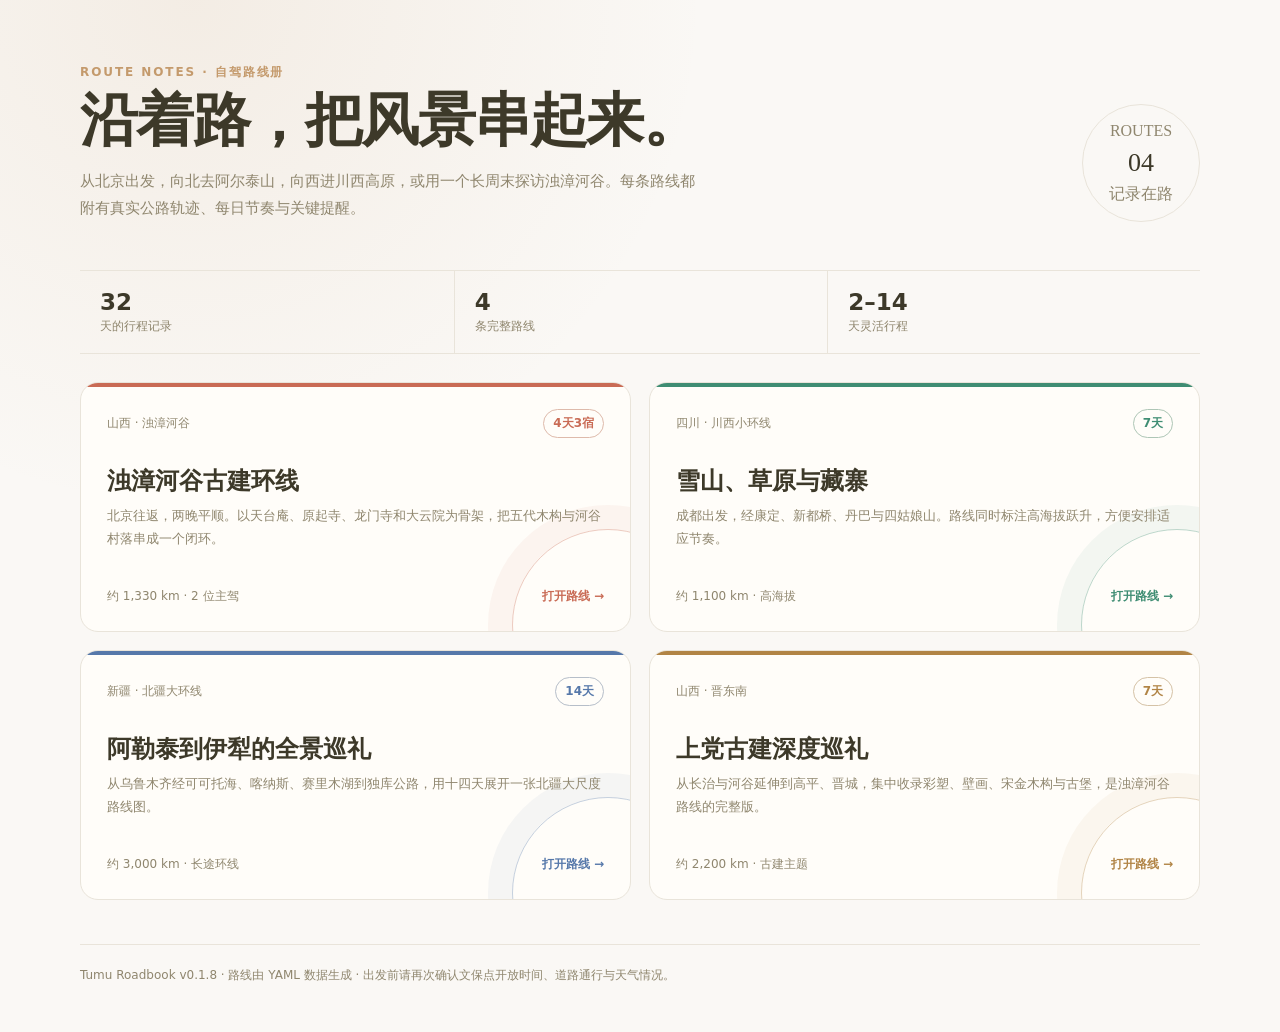
==== docs/index.html @ 3e162fc1 "feat: release Tumu Roadbook v0.1.8" ====
<!doctype html>
<html lang="zh-CN">
<head>
  <meta charset="utf-8">
  <meta name="viewport" content="width=device-width, initial-scale=1">
  <meta name="description" content="YAML 驱动的自驾路线图集合">
  <title>自驾路线册</title>
  <style>
    :root {
      --paper: #faf8f5;
      --ink: #3d3929;
      --muted: #8f866e;
      --line: #e9e4da;
      --card: #fffdf9;
      --accent: #c49a6c;
    }
    * { box-sizing: border-box; }
    body {
      margin: 0;
      min-height: 100vh;
      color: var(--ink);
      background:
        radial-gradient(circle at 15% 0%, rgba(196,154,108,.12), transparent 32rem),
        var(--paper);
      font-family: "Noto Sans SC", "PingFang SC", "Hiragino Sans GB", system-ui, sans-serif;
    }
    .shell { width: min(1120px, calc(100% - 40px)); margin: 0 auto; padding: 64px 0 48px; }
    header { display: grid; grid-template-columns: 1fr auto; align-items: end; gap: 24px; margin-bottom: 48px; }
    .eyebrow { margin: 0 0 10px; color: var(--accent); font-size: 12px; font-weight: 700; letter-spacing: .16em; }
    h1 { margin: 0; font-family: Georgia, "Songti SC", serif; font-size: clamp(34px, 6vw, 58px); line-height: 1.05; letter-spacing: -.03em; }
    .intro { max-width: 620px; margin: 16px 0 0; color: var(--muted); font-size: 15px; line-height: 1.8; }
    .stamp {
      width: 118px; height: 118px; border: 1px solid var(--line); border-radius: 50%;
      display: grid; place-content: center; text-align: center; color: var(--muted);
      font-family: Georgia, "Songti SC", serif; line-height: 1.5;
    }
    .stamp strong { display: block; color: var(--ink); font-size: 26px; font-weight: 500; }
    .stats { display: grid; grid-template-columns: repeat(3, 1fr); gap: 1px; margin-bottom: 28px; border-block: 1px solid var(--line); }
    .stat { padding: 18px 20px; }
    .stat + .stat { border-left: 1px solid var(--line); }
    .stat strong { display: block; font-size: 23px; font-weight: 600; }
    .stat span { color: var(--muted); font-size: 12px; }
    .grid { display: grid; grid-template-columns: repeat(2, minmax(0, 1fr)); gap: 18px; }
    .trip {
      position: relative; display: flex; min-height: 250px; flex-direction: column;
      padding: 26px; overflow: hidden; color: inherit; text-decoration: none;
      background: var(--card); border: 1px solid var(--line); border-radius: 18px;
      transition: transform .2s ease, box-shadow .2s ease, border-color .2s ease;
    }
    .trip::before { content: ""; position: absolute; inset: 0 0 auto; height: 4px; background: var(--trip-color); }
    .trip::after {
      content: ""; position: absolute; width: 190px; height: 190px; right: -74px; bottom: -90px;
      border: 1px solid color-mix(in srgb, var(--trip-color) 35%, transparent);
      border-radius: 50%; box-shadow: 0 0 0 24px color-mix(in srgb, var(--trip-color) 6%, transparent);
    }
    .trip:hover { transform: translateY(-4px); border-color: #d8cfbf; box-shadow: 0 16px 40px rgba(61,57,41,.09); }
    .trip:focus-visible { outline: 3px solid color-mix(in srgb, var(--trip-color) 45%, transparent); outline-offset: 3px; }
    .meta { display: flex; justify-content: space-between; align-items: center; color: var(--muted); font-size: 12px; }
    .tag { padding: 5px 9px; border: 1px solid color-mix(in srgb, var(--trip-color) 35%, var(--line)); border-radius: 999px; color: var(--trip-color); font-weight: 600; }
    .trip h2 { position: relative; z-index: 1; margin: 28px 0 8px; font-size: 24px; line-height: 1.3; }
    .trip p { position: relative; z-index: 1; margin: 0; color: var(--muted); font-size: 13px; line-height: 1.75; }
    .foot { position: relative; z-index: 1; display: flex; justify-content: space-between; gap: 16px; margin-top: auto; padding-top: 30px; font-size: 12px; color: var(--muted); }
    .open { color: var(--trip-color); font-weight: 700; }
    footer { margin-top: 44px; padding-top: 22px; border-top: 1px solid var(--line); color: var(--muted); font-size: 12px; }
    @media (max-width: 720px) {
      .shell { width: min(100% - 28px, 620px); padding-top: 38px; }
      header { grid-template-columns: 1fr; }
      .stamp { display: none; }
      .grid { grid-template-columns: 1fr; }
      .trip { min-height: 230px; padding: 22px; }
    }
    @media (prefers-reduced-motion: reduce) {
      .trip { transition: none; }
    }
  </style>
</head>
<body>
  <main class="shell">
    <header>
      <div>
        <p class="eyebrow">ROUTE NOTES · 自驾路线册</p>
        <h1>沿着路，把风景串起来。</h1>
        <p class="intro">从北京出发，向北去阿尔泰山，向西进川西高原，或用一个长周末探访浊漳河谷。每条路线都附有真实公路轨迹、每日节奏与关键提醒。</p>
      </div>
      <div class="stamp" aria-label="四条路线">
        <span>ROUTES</span>
        <strong>04</strong>
        <span>记录在路</span>
      </div>
    </header>

    <section class="stats" aria-label="路线册统计">
      <div class="stat"><strong>32</strong><span>天的行程记录</span></div>
      <div class="stat"><strong>4</strong><span>条完整路线</span></div>
      <div class="stat"><strong>2–14</strong><span>天灵活行程</span></div>
    </section>

    <section class="grid" aria-label="路线列表">
      <a class="trip" href="zhuozhang-4d.html" style="--trip-color:#c96b55">
        <div class="meta"><span>山西 · 浊漳河谷</span><span class="tag">4天3宿</span></div>
        <h2>浊漳河谷古建环线</h2>
        <p>北京往返，两晚平顺。以天台庵、原起寺、龙门寺和大云院为骨架，把五代木构与河谷村落串成一个闭环。</p>
        <div class="foot"><span>约 1,330 km · 2 位主驾</span><span class="open">打开路线 →</span></div>
      </a>

      <a class="trip" href="川西.html" style="--trip-color:#3f8d73">
        <div class="meta"><span>四川 · 川西小环线</span><span class="tag">7天</span></div>
        <h2>雪山、草原与藏寨</h2>
        <p>成都出发，经康定、新都桥、丹巴与四姑娘山。路线同时标注高海拔跃升，方便安排适应节奏。</p>
        <div class="foot"><span>约 1,100 km · 高海拔</span><span class="open">打开路线 →</span></div>
      </a>

      <a class="trip" href="北疆.html" style="--trip-color:#5678aa">
        <div class="meta"><span>新疆 · 北疆大环线</span><span class="tag">14天</span></div>
        <h2>阿勒泰到伊犁的全景巡礼</h2>
        <p>从乌鲁木齐经可可托海、喀纳斯、赛里木湖到独库公路，用十四天展开一张北疆大尺度路线图。</p>
        <div class="foot"><span>约 3,000 km · 长途环线</span><span class="open">打开路线 →</span></div>
      </a>

      <a class="trip" href="jindongnan.html" style="--trip-color:#b18445">
        <div class="meta"><span>山西 · 晋东南</span><span class="tag">7天</span></div>
        <h2>上党古建深度巡礼</h2>
        <p>从长治与河谷延伸到高平、晋城，集中收录彩塑、壁画、宋金木构与古堡，是浊漳河谷路线的完整版。</p>
        <div class="foot"><span>约 2,200 km · 古建主题</span><span class="open">打开路线 →</span></div>
      </a>
    </section>

    <footer>Tumu Roadbook v0.1.8 · 路线由 YAML 数据生成 · 出发前请再次确认文保点开放时间、道路通行与天气情况。</footer>
  </main>
</body>
</html>
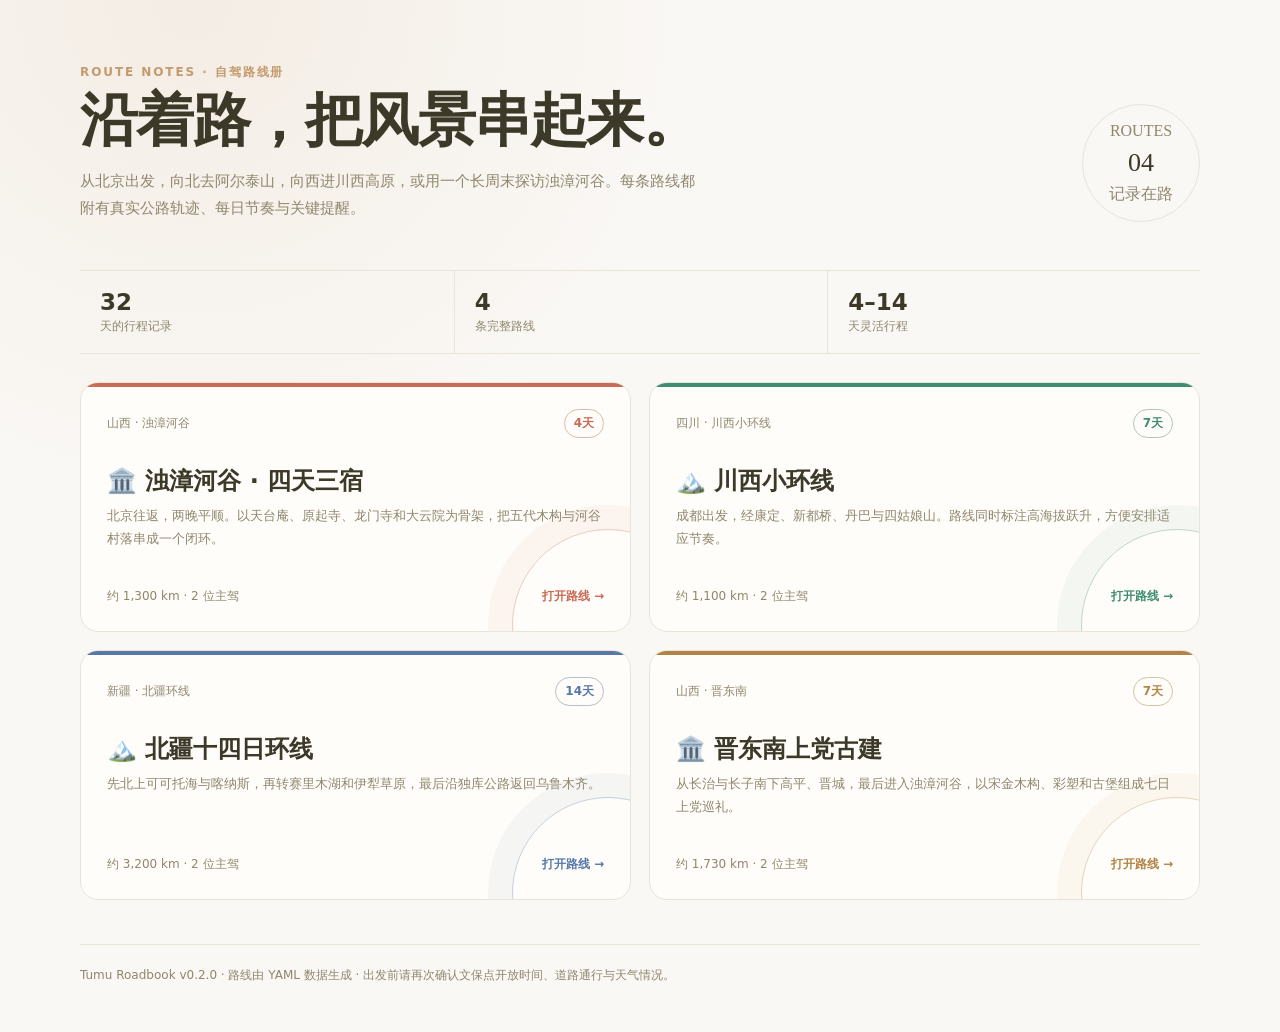
==== commit a5f894da: "feat: release Tumu Roadbook v0.2.0" ====
--- a/docs/index.html
+++ b/docs/index.html
@@ -92,40 +92,40 @@
     <section class="stats" aria-label="路线册统计">
       <div class="stat"><strong>32</strong><span>天的行程记录</span></div>
       <div class="stat"><strong>4</strong><span>条完整路线</span></div>
-      <div class="stat"><strong>2–14</strong><span>天灵活行程</span></div>
+      <div class="stat"><strong>4–14</strong><span>天灵活行程</span></div>
     </section>
 
     <section class="grid" aria-label="路线列表">
       <a class="trip" href="zhuozhang-4d.html" style="--trip-color:#c96b55">
-        <div class="meta"><span>山西 · 浊漳河谷</span><span class="tag">4天3宿</span></div>
-        <h2>浊漳河谷古建环线</h2>
+        <div class="meta"><span>山西 · 浊漳河谷</span><span class="tag">4天</span></div>
+        <h2>🏛️ 浊漳河谷 · 四天三宿</h2>
         <p>北京往返，两晚平顺。以天台庵、原起寺、龙门寺和大云院为骨架，把五代木构与河谷村落串成一个闭环。</p>
-        <div class="foot"><span>约 1,330 km · 2 位主驾</span><span class="open">打开路线 →</span></div>
+        <div class="foot"><span>约 1,300 km · 2 位主驾</span><span class="open">打开路线 →</span></div>
       </a>
 
       <a class="trip" href="川西.html" style="--trip-color:#3f8d73">
         <div class="meta"><span>四川 · 川西小环线</span><span class="tag">7天</span></div>
-        <h2>雪山、草原与藏寨</h2>
+        <h2>🏔️ 川西小环线</h2>
         <p>成都出发，经康定、新都桥、丹巴与四姑娘山。路线同时标注高海拔跃升，方便安排适应节奏。</p>
-        <div class="foot"><span>约 1,100 km · 高海拔</span><span class="open">打开路线 →</span></div>
+        <div class="foot"><span>约 1,100 km · 2 位主驾</span><span class="open">打开路线 →</span></div>
       </a>
 
-      <a class="trip" href="北疆.html" style="--trip-color:#5678aa">
-        <div class="meta"><span>新疆 · 北疆大环线</span><span class="tag">14天</span></div>
-        <h2>阿勒泰到伊犁的全景巡礼</h2>
-        <p>从乌鲁木齐经可可托海、喀纳斯、赛里木湖到独库公路，用十四天展开一张北疆大尺度路线图。</p>
-        <div class="foot"><span>约 3,000 km · 长途环线</span><span class="open">打开路线 →</span></div>
+      <a class="trip" href="north-xinjiang-14d.html" style="--trip-color:#5678aa">
+        <div class="meta"><span>新疆 · 北疆环线</span><span class="tag">14天</span></div>
+        <h2>🏔️ 北疆十四日环线</h2>
+        <p>先北上可可托海与喀纳斯，再转赛里木湖和伊犁草原，最后沿独库公路返回乌鲁木齐。</p>
+        <div class="foot"><span>约 3,200 km · 2 位主驾</span><span class="open">打开路线 →</span></div>
       </a>
 
-      <a class="trip" href="jindongnan.html" style="--trip-color:#b18445">
+      <a class="trip" href="southeast-shanxi-7d.html" style="--trip-color:#b18445">
         <div class="meta"><span>山西 · 晋东南</span><span class="tag">7天</span></div>
-        <h2>上党古建深度巡礼</h2>
-        <p>从长治与河谷延伸到高平、晋城，集中收录彩塑、壁画、宋金木构与古堡，是浊漳河谷路线的完整版。</p>
-        <div class="foot"><span>约 2,200 km · 古建主题</span><span class="open">打开路线 →</span></div>
+        <h2>🏛️ 晋东南上党古建</h2>
+        <p>从长治与长子南下高平、晋城，最后进入浊漳河谷，以宋金木构、彩塑和古堡组成七日上党巡礼。</p>
+        <div class="foot"><span>约 1,730 km · 2 位主驾</span><span class="open">打开路线 →</span></div>
       </a>
     </section>
 
-    <footer>Tumu Roadbook v0.1.8 · 路线由 YAML 数据生成 · 出发前请再次确认文保点开放时间、道路通行与天气情况。</footer>
+    <footer>Tumu Roadbook v0.2.0 · 路线由 YAML 数据生成 · 出发前请再次确认文保点开放时间、道路通行与天气情况。</footer>
   </main>
 </body>
 </html>
